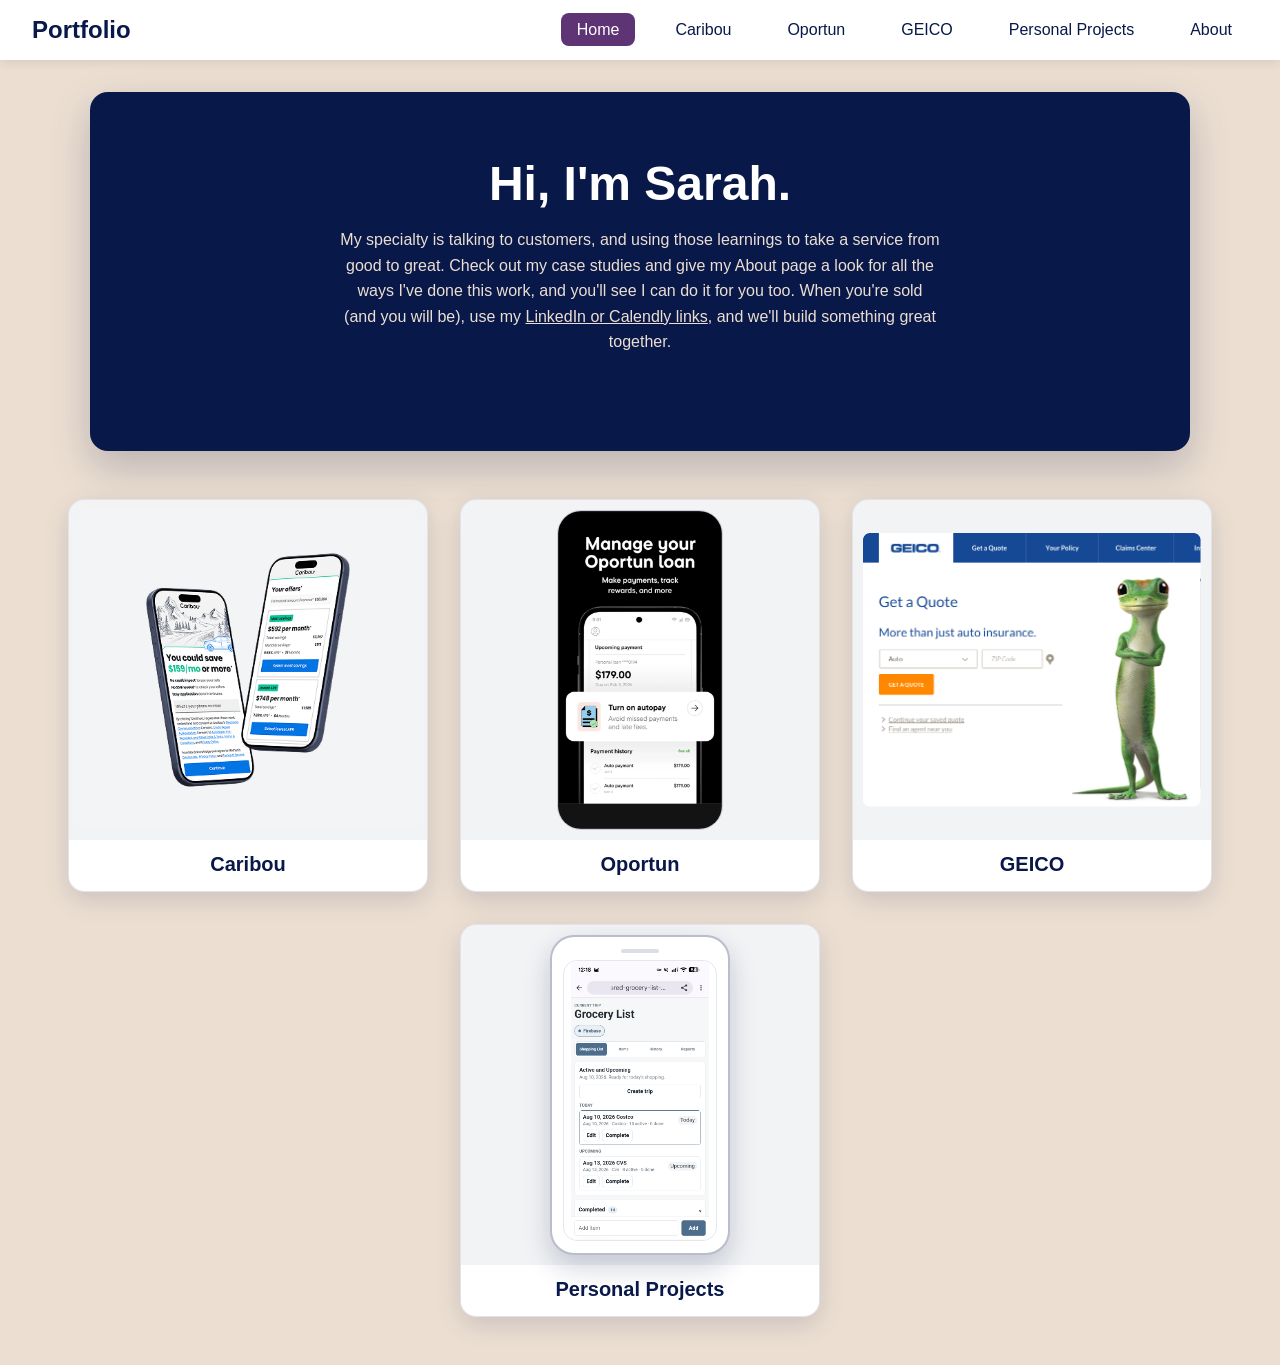
==== index.html @ d2d1f597 "Update portfolio content and resume link" ====
<!DOCTYPE html>
<html lang="en">
<head>
<meta charset="UTF-8">
<meta name="viewport" content="width=device-width, initial-scale=1.0">
<title>Portfolio - Home</title>
<link rel="stylesheet" href="assets/css/site.css">
<style>
  .hero {
    background: var(--text);
    border-radius: 18px;
    box-shadow: 0 16px 42px rgba(8,24,73,0.22);
    display: flex;
    flex-direction: column;
    align-items: center;
    justify-content: center;
    text-align: center;
    padding: 4rem 2rem;
    max-width: 1100px;
    margin: 2rem auto 0;
  }
  .hero h1 {
    font-size: 3rem;
    color: var(--surface);
    margin-bottom: 1rem;
  }
  .hero .subtitle {
    font-size: 1.3rem;
    color: var(--border);
    margin-bottom: 2rem;
  }
  .hero .bio {
    max-width: 600px;
    color: var(--border);
    line-height: 1.6;
    margin-bottom: 2rem;
  }
  .hero .bio a {
    color: inherit;
  }
  .projects-preview {
    display: flex;
    flex-wrap: wrap;
    justify-content: center;
    gap: 2rem;
    max-width: 1280px;
    margin: 3rem auto;
    padding: 0 2rem;
  }
  .project-card {
    display: block;
    flex: 0 1 360px;
    background: var(--surface);
    border: 1px solid rgba(8,24,73,0.12);
    border-radius: 16px;
    box-shadow: 0 8px 26px rgba(8,24,73,0.14);
    overflow: hidden;
    text-decoration: none;
    transition: transform 0.2s ease, box-shadow 0.2s ease, border-color 0.2s ease;
  }
  .project-card:hover {
    border-color: rgba(33,56,133,0.28);
    transform: translateY(-6px);
    box-shadow: 0 16px 40px rgba(8,24,73,0.2);
  }
  .project-card .image-frame {
    width: 100%;
    height: 340px;
    background: rgba(8,24,73,0.05);
    padding: 0.65rem;
  }
  .project-card img {
    display: block;
    width: 100%;
    height: 100%;
    object-fit: cover;
    border-radius: 8px;
  }
  .project-card img.image-focal-top {
    object-position: center top;
  }
  .project-card img.image-fit-contain {
    object-fit: contain;
  }
  .project-card img.oportun-card-image {
    border: 1px solid rgba(8,24,73,0.16);
    border-radius: 24px;
    height: 100%;
    margin: 0 auto;
    max-width: 100%;
    object-fit: contain;
    width: auto;
  }
  .project-card .personal-projects-image-frame {
    display: flex;
    align-items: center;
    justify-content: center;
  }
  .mobile-card-frame {
    aspect-ratio: 9 / 16;
    background: var(--surface);
    border: 2px solid rgba(8,24,73,0.28);
    border-radius: 24px;
    box-shadow: inset 0 0 0 8px var(--surface), 0 12px 28px rgba(8,24,73,0.2);
    display: flex;
    flex-direction: column;
    gap: 0.45rem;
    height: 100%;
    max-width: 100%;
    padding: 0.7rem;
  }
  .mobile-card-frame::before {
    content: "";
    align-self: center;
    background: rgba(8,24,73,0.14);
    border-radius: 999px;
    flex: 0 0 auto;
    height: 0.25rem;
    width: 2.4rem;
  }
  .project-card .mobile-card-frame img {
    border: 1px solid rgba(8,24,73,0.1);
    border-radius: 14px;
    flex: 1 1 auto;
    height: auto;
    min-height: 0;
    object-fit: contain;
    object-position: top center;
    width: 100%;
  }
  .project-card img.image-fill-card {
    object-fit: cover;
    object-position: center center;
  }
  .project-card .card-body {
    padding: 0.8rem 1.5rem 0.95rem;
  }
  .project-card h3 {
    font-size: 1.25rem;
    color: var(--text);
    margin: 0;
    text-align: center;
  }
  @media (max-width: 900px) {
    .hero {
      padding: 3rem 1.5rem;
      width: calc(100% - 3rem);
    }
    .hero h1 {
      font-size: 2.4rem;
    }
    .projects-preview {
      gap: 1.5rem;
      padding: 0 1.5rem;
    }
    .project-card {
      flex-basis: 320px;
    }
    .project-card .image-frame {
      height: 300px;
    }
  }
  @media (max-width: 640px) {
    .hero {
      padding: 2.5rem 1rem 2rem;
      width: calc(100% - 2rem);
    }
    .hero h1 {
      font-size: 2rem;
    }
    .hero .subtitle {
      font-size: 1.05rem;
      margin-bottom: 1rem;
    }
    .hero .bio {
      font-size: 0.98rem;
      margin-bottom: 0;
    }
    .projects-preview {
      gap: 1.25rem;
      margin: 2rem auto;
      padding: 0 1rem;
    }
    .project-card {
      flex-basis: 100%;
      max-width: 420px;
    }
    .project-card .image-frame {
      height: 260px;
    }
    .project-card .card-body {
      padding: 0.75rem 1.25rem 0.9rem;
    }
  }
</style>
</head>
<body>
  <nav>
    <a href="index.html" class="logo">Portfolio</a>
    <ul class="nav-links">
      <li><a href="index.html" class="active">Home</a></li>
      <li><a href="caribou.html">Caribou</a></li>
      <li><a href="oportun.html">Oportun</a></li>
      <li><a href="geico.html">GEICO</a></li>
      <li><a href="personal-projects.html">Personal Projects</a></li>
      <li><a href="about.html">About</a></li>
    </ul>
  </nav>
  <section class="hero">
    <h1>Hi, I'm Sarah.</h1>
    <p class="subtitle" hidden>I research, I plan, and I ship great products.</p>
    <p class="bio">
      My specialty is talking to customers, and using those learnings to take a service from good to great. Check out my case studies and give my About page a look for all the ways I've done this work, and you'll see I can do it for you too. When you're sold (and you will be), use my <a href="about.html">LinkedIn or Calendly links</a>, and we'll build something great together.
    </p>
  </section>
  <section class="projects-preview">
    <a class="project-card" href="caribou.html">
      <div class="image-frame">
        <img class="image-fill-card" src="assets/images/projects/caribou/caribou mobile redesign.png" alt="Caribou">
      </div>
      <div class="card-body">
        <h3>Caribou</h3>
      </div>
    </a>
    <a class="project-card" href="oportun.html">
      <div class="image-frame">
        <img class="image-fit-contain oportun-card-image" src="assets/images/projects/oportun/1000006218.png" alt="Oportun">
      </div>
      <div class="card-body">
        <h3>Oportun</h3>
      </div>
    </a>
    <a class="project-card" href="geico.html">
      <div class="image-frame">
        <img class="image-fit-contain" src="assets/images/projects/geico/GEICO_homepage_crop.png" alt="GEICO">
      </div>
      <div class="card-body">
        <h3>GEICO</h3>
      </div>
    </a>
    <a class="project-card" href="personal-projects.html">
      <div class="image-frame personal-projects-image-frame">
        <div class="mobile-card-frame">
          <img src="assets/images/projects/personal-projects/grocery list two active trips.png" alt="Personal Projects">
        </div>
      </div>
      <div class="card-body">
        <h3>Personal Projects</h3>
      </div>
    </a>
  </section>
</body>
</html>
---- assets/css/site.css ----
* { margin: 0; padding: 0; box-sizing: border-box; }

:root {
  --background: #ECDFD2;
  --surface: #FFFFFF;
  --text: #081849;
  --muted: #5E5A63;
  --accent: #5F3475;
  --accent-soft: #213885;
  --border: #ECDFD2;
}

body {
  font-family: "Roboto", "Helvetica Neue", Helvetica, "Segoe UI", "Trebuchet MS", Arial, sans-serif;
  background: var(--background);
  color: var(--text);
  min-height: 100vh;
}

nav {
  background: var(--surface);
  box-shadow: 0 2px 10px rgba(0,0,0,0.1);
  padding: 1rem 2rem;
  display: flex;
  justify-content: space-between;
  align-items: center;
  gap: 1rem;
  flex-wrap: wrap;
  position: sticky;
  top: 0;
  z-index: 100;
}

nav .logo {
  font-size: 1.5rem;
  font-weight: 700;
  color: var(--text);
  text-decoration: none;
}

nav .nav-links {
  display: flex;
  gap: 1.5rem;
  flex-wrap: wrap;
  list-style: none;
}

nav .nav-links a {
  text-decoration: none;
  color: var(--text);
  font-weight: 500;
  padding: 0.5rem 1rem;
  border-radius: 8px;
  transition: all 0.2s ease;
}

nav .nav-links a:hover {
  background: var(--accent-soft);
  color: var(--surface);
}

nav .nav-links a.active {
  background: var(--accent);
  color: var(--surface);
}

footer {
  text-align: center;
  color: var(--muted);
  font-size: 0.9rem;
}

@media (max-width: 900px) {
  nav {
    padding: 1rem 1.5rem;
    justify-content: center;
  }

  nav .nav-links {
    justify-content: center;
    gap: 0.75rem;
    width: 100%;
  }
}

@media (max-width: 640px) {
  nav {
    padding: 1rem;
  }

  nav .logo {
    width: 100%;
    text-align: center;
    font-size: 1.35rem;
  }

  nav .nav-links {
    gap: 0.5rem;
  }

  nav .nav-links a {
    padding: 0.45rem 0.75rem;
    font-size: 0.95rem;
  }
}
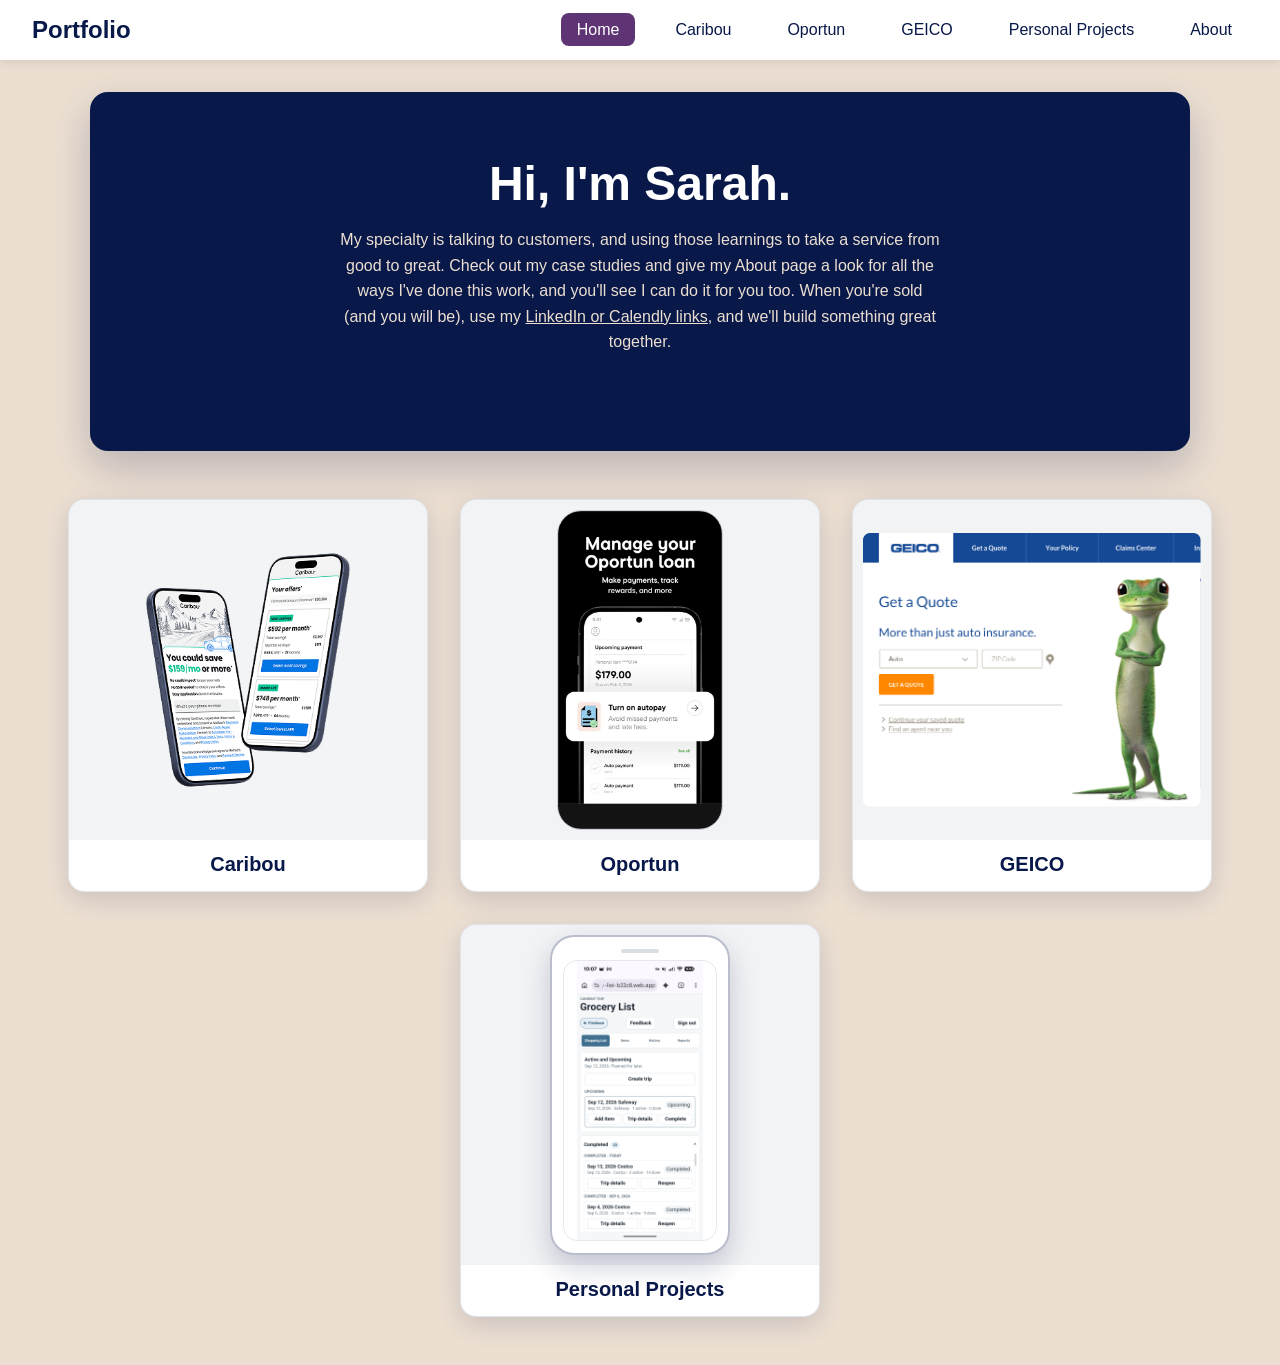
==== commit 5d942da6: "updated personal projects image on home screen/ index dot html" ====
--- a/index.html
+++ b/index.html
@@ -20,12 +20,12 @@
     margin: 2rem auto 0;
   }
   .hero h1 {
-    font-size: 3rem;
+    font-size: clamp(2.25rem, 5vw, 3rem);
     color: var(--surface);
     margin-bottom: 1rem;
   }
   .hero .subtitle {
-    font-size: 1.3rem;
+    font-size: clamp(1.05rem, 2vw, 1.3rem);
     color: var(--border);
     margin-bottom: 2rem;
   }
@@ -241,7 +241,7 @@
     <a class="project-card" href="personal-projects.html">
       <div class="image-frame personal-projects-image-frame">
         <div class="mobile-card-frame">
-          <img src="assets/images/projects/personal-projects/grocery list two active trips.png" alt="Personal Projects">
+          <img src="assets\images\projects\personal-projects\grocery_list_sept_12.png"" alt="Personal Projects">
         </div>
       </div>
       <div class="card-body">
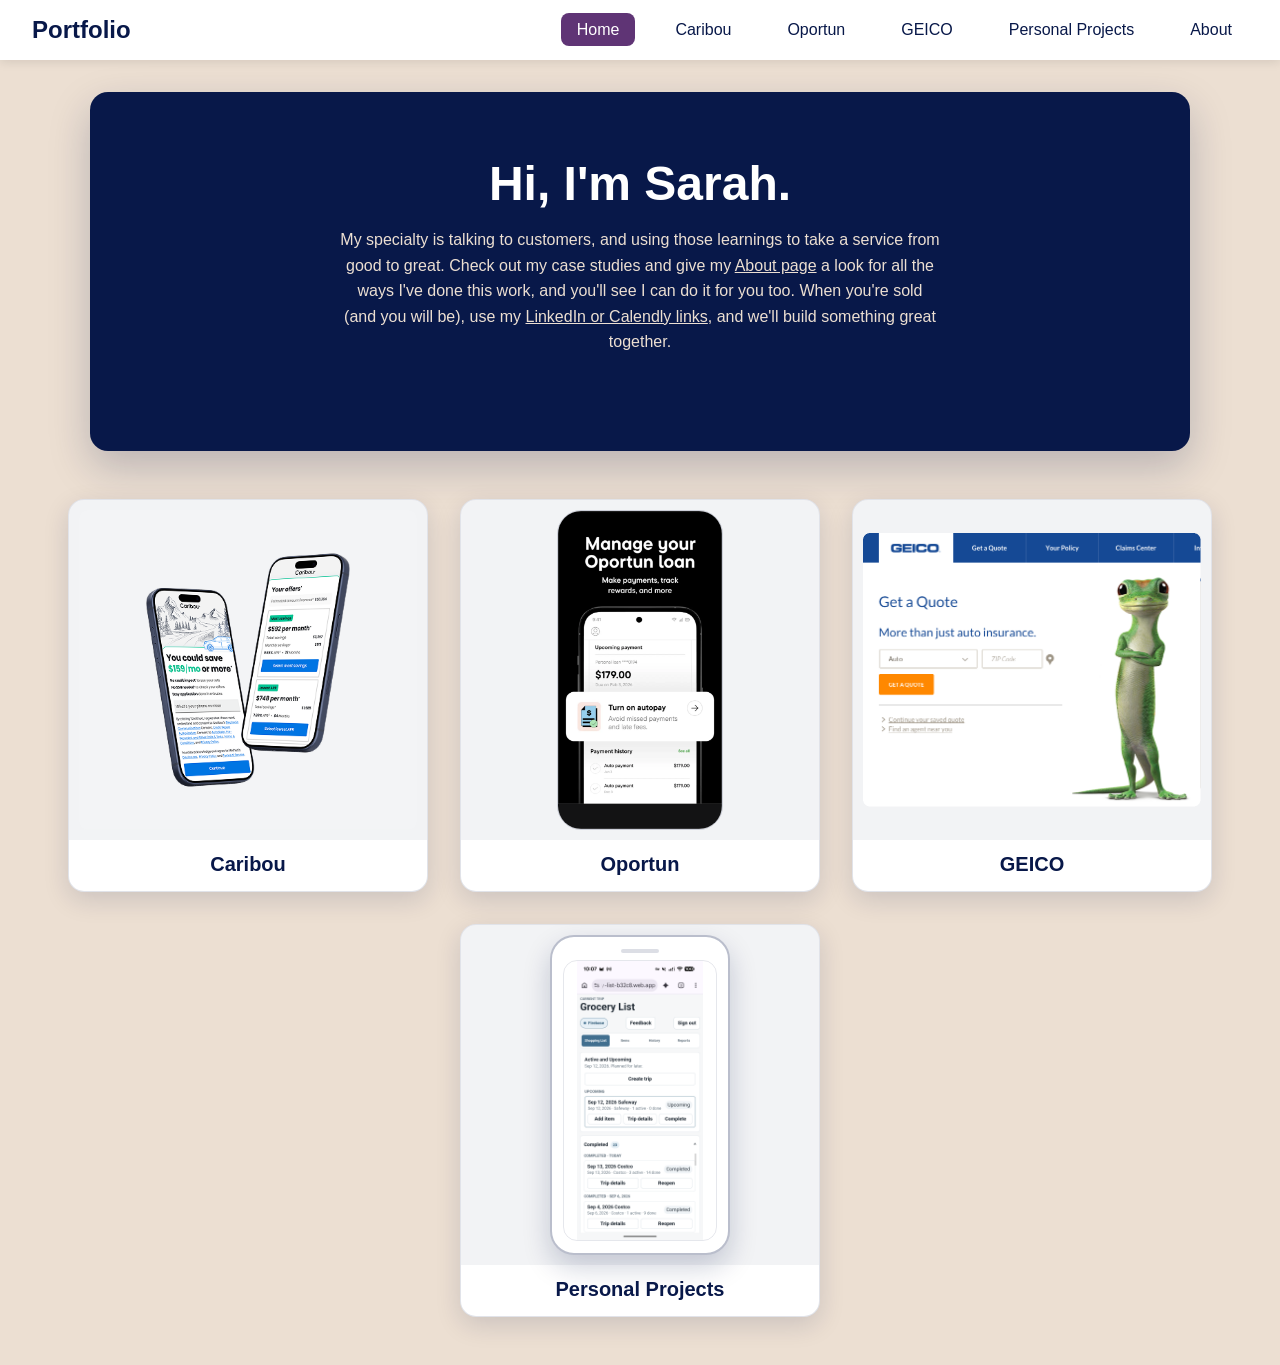
==== commit 78593787: "add link to about page on the index page intro; update copy on about page" ====
--- a/index.html
+++ b/index.html
@@ -210,7 +210,7 @@
     <h1>Hi, I'm Sarah.</h1>
     <p class="subtitle" hidden>I research, I plan, and I ship great products.</p>
     <p class="bio">
-      My specialty is talking to customers, and using those learnings to take a service from good to great. Check out my case studies and give my About page a look for all the ways I've done this work, and you'll see I can do it for you too. When you're sold (and you will be), use my <a href="about.html">LinkedIn or Calendly links</a>, and we'll build something great together.
+      My specialty is talking to customers, and using those learnings to take a service from good to great. Check out my case studies and give my <a href="about.html">About page</a> a look for all the ways I've done this work, and you'll see I can do it for you too. When you're sold (and you will be), use my <a href="about.html">LinkedIn or Calendly links</a>, and we'll build something great together.
     </p>
   </section>
   <section class="projects-preview">
@@ -241,7 +241,7 @@
     <a class="project-card" href="personal-projects.html">
       <div class="image-frame personal-projects-image-frame">
         <div class="mobile-card-frame">
-          <img src="assets\images\projects\personal-projects\grocery_list_sept_12.png"" alt="Personal Projects">
+          <img src="assets/images/projects/personal-projects/grocery_list_sept_12.png" alt="Personal Projects">
         </div>
       </div>
       <div class="card-body">
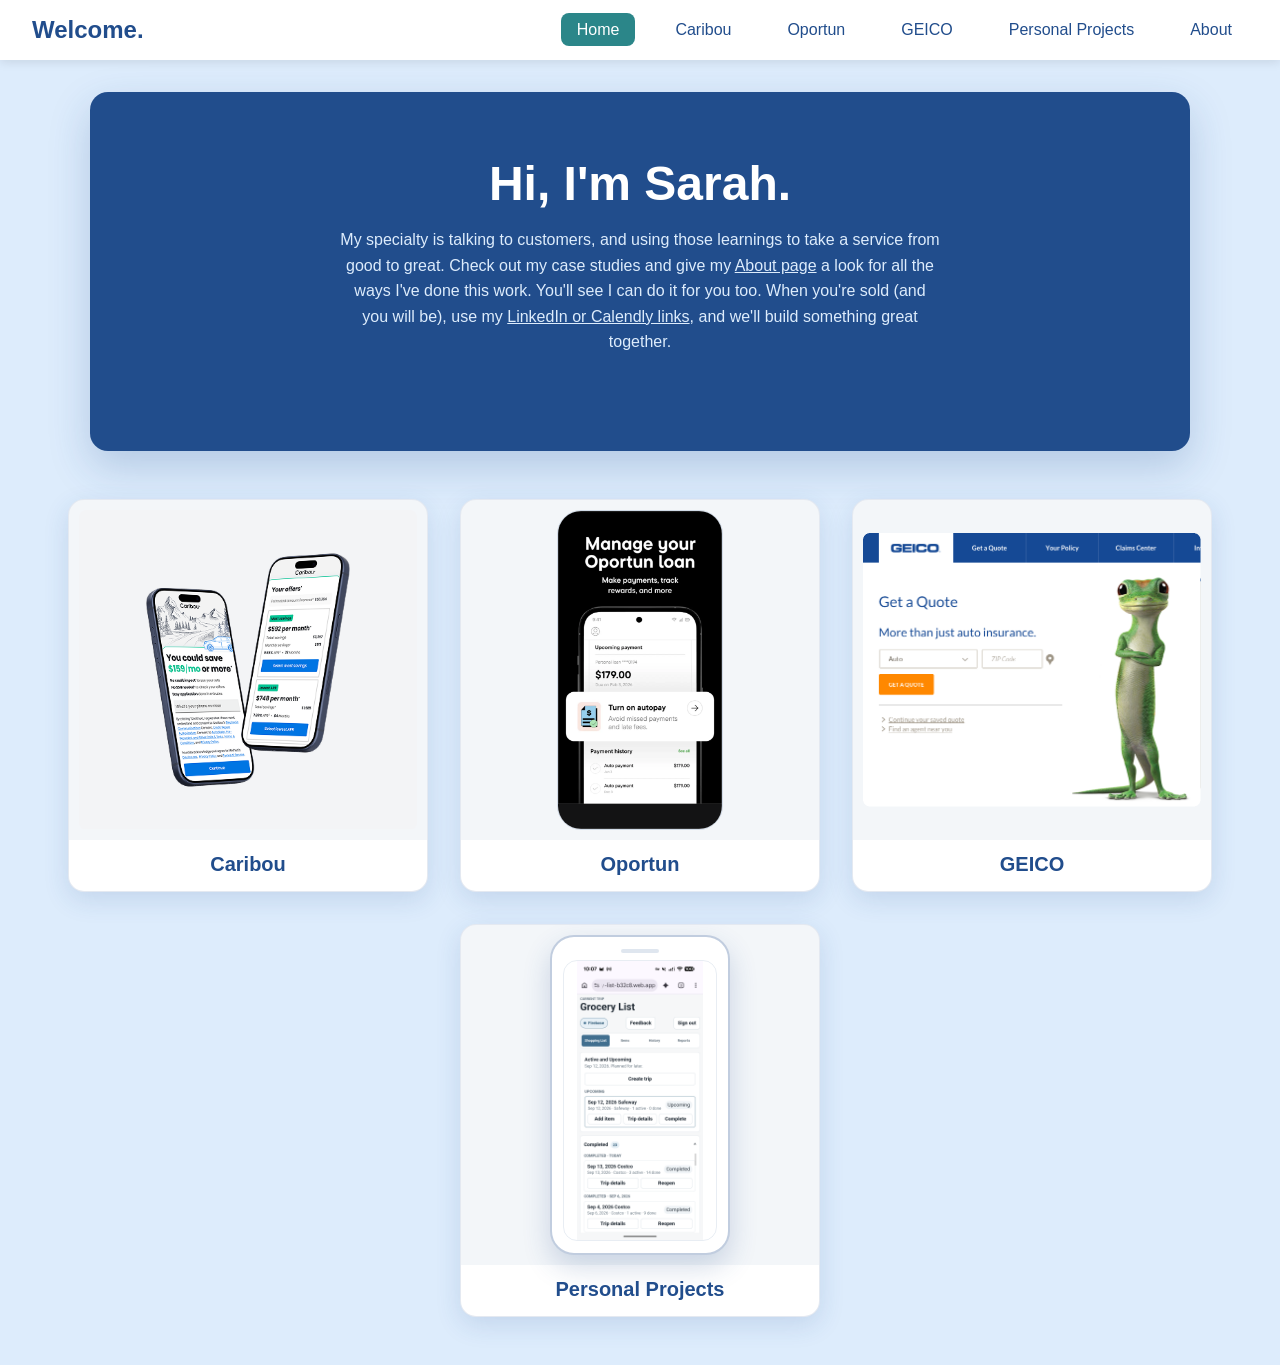
==== commit b148be08: "Update homepage palette and welcome label" ====
--- a/index.html
+++ b/index.html
@@ -4,12 +4,12 @@
 <meta charset="UTF-8">
 <meta name="viewport" content="width=device-width, initial-scale=1.0">
 <title>Portfolio - Home</title>
-<link rel="stylesheet" href="assets/css/site.css">
+<link rel="stylesheet" href="assets/css/site.css?v=palette-test-2">
 <style>
   .hero {
     background: var(--text);
     border-radius: 18px;
-    box-shadow: 0 16px 42px rgba(8,24,73,0.22);
+    box-shadow: 0 16px 42px rgba(33,77,140,0.22);
     display: flex;
     flex-direction: column;
     align-items: center;
@@ -51,22 +51,22 @@
     display: block;
     flex: 0 1 360px;
     background: var(--surface);
-    border: 1px solid rgba(8,24,73,0.12);
+    border: 1px solid rgba(33,77,140,0.12);
     border-radius: 16px;
-    box-shadow: 0 8px 26px rgba(8,24,73,0.14);
+    box-shadow: 0 8px 26px rgba(33,77,140,0.14);
     overflow: hidden;
     text-decoration: none;
     transition: transform 0.2s ease, box-shadow 0.2s ease, border-color 0.2s ease;
   }
   .project-card:hover {
-    border-color: rgba(33,56,133,0.28);
+    border-color: rgba(43,134,137,0.34);
     transform: translateY(-6px);
-    box-shadow: 0 16px 40px rgba(8,24,73,0.2);
+    box-shadow: 0 16px 40px rgba(33,77,140,0.2);
   }
   .project-card .image-frame {
     width: 100%;
     height: 340px;
-    background: rgba(8,24,73,0.05);
+    background: rgba(33,77,140,0.05);
     padding: 0.65rem;
   }
   .project-card img {
@@ -83,7 +83,7 @@
     object-fit: contain;
   }
   .project-card img.oportun-card-image {
-    border: 1px solid rgba(8,24,73,0.16);
+    border: 1px solid rgba(33,77,140,0.16);
     border-radius: 24px;
     height: 100%;
     margin: 0 auto;
@@ -99,9 +99,9 @@
   .mobile-card-frame {
     aspect-ratio: 9 / 16;
     background: var(--surface);
-    border: 2px solid rgba(8,24,73,0.28);
+    border: 2px solid rgba(33,77,140,0.28);
     border-radius: 24px;
-    box-shadow: inset 0 0 0 8px var(--surface), 0 12px 28px rgba(8,24,73,0.2);
+    box-shadow: inset 0 0 0 8px var(--surface), 0 12px 28px rgba(33,77,140,0.2);
     display: flex;
     flex-direction: column;
     gap: 0.45rem;
@@ -112,14 +112,14 @@
   .mobile-card-frame::before {
     content: "";
     align-self: center;
-    background: rgba(8,24,73,0.14);
+    background: rgba(33,77,140,0.14);
     border-radius: 999px;
     flex: 0 0 auto;
     height: 0.25rem;
     width: 2.4rem;
   }
   .project-card .mobile-card-frame img {
-    border: 1px solid rgba(8,24,73,0.1);
+    border: 1px solid rgba(33,77,140,0.1);
     border-radius: 14px;
     flex: 1 1 auto;
     height: auto;
@@ -196,7 +196,7 @@
 </head>
 <body>
   <nav>
-    <a href="index.html" class="logo">Portfolio</a>
+    <a href="index.html" class="logo">Welcome.</a>
     <ul class="nav-links">
       <li><a href="index.html" class="active">Home</a></li>
       <li><a href="caribou.html">Caribou</a></li>
@@ -210,7 +210,7 @@
     <h1>Hi, I'm Sarah.</h1>
     <p class="subtitle" hidden>I research, I plan, and I ship great products.</p>
     <p class="bio">
-      My specialty is talking to customers, and using those learnings to take a service from good to great. Check out my case studies and give my <a href="about.html">About page</a> a look for all the ways I've done this work, and you'll see I can do it for you too. When you're sold (and you will be), use my <a href="about.html">LinkedIn or Calendly links</a>, and we'll build something great together.
+      My specialty is talking to customers, and using those learnings to take a service from good to great. Check out my case studies and give my <a href="about.html">About page</a> a look for all the ways I've done this work. You'll see I can do it for you too. When you're sold (and you will be), use my <a href="about.html">LinkedIn or Calendly links</a>, and we'll build something great together.
     </p>
   </section>
   <section class="projects-preview">
--- a/assets/css/site.css
+++ b/assets/css/site.css
@@ -1,13 +1,13 @@
 * { margin: 0; padding: 0; box-sizing: border-box; }
 
 :root {
-  --background: #ECDFD2;
+  --background: #DDECFC;
   --surface: #FFFFFF;
-  --text: #081849;
-  --muted: #5E5A63;
-  --accent: #5F3475;
-  --accent-soft: #213885;
-  --border: #ECDFD2;
+  --text: #214D8C;
+  --muted: #214D8C;
+  --accent: #2B8689;
+  --accent-soft: #2B8689;
+  --border: #DDECFC;
 }
 
 body {
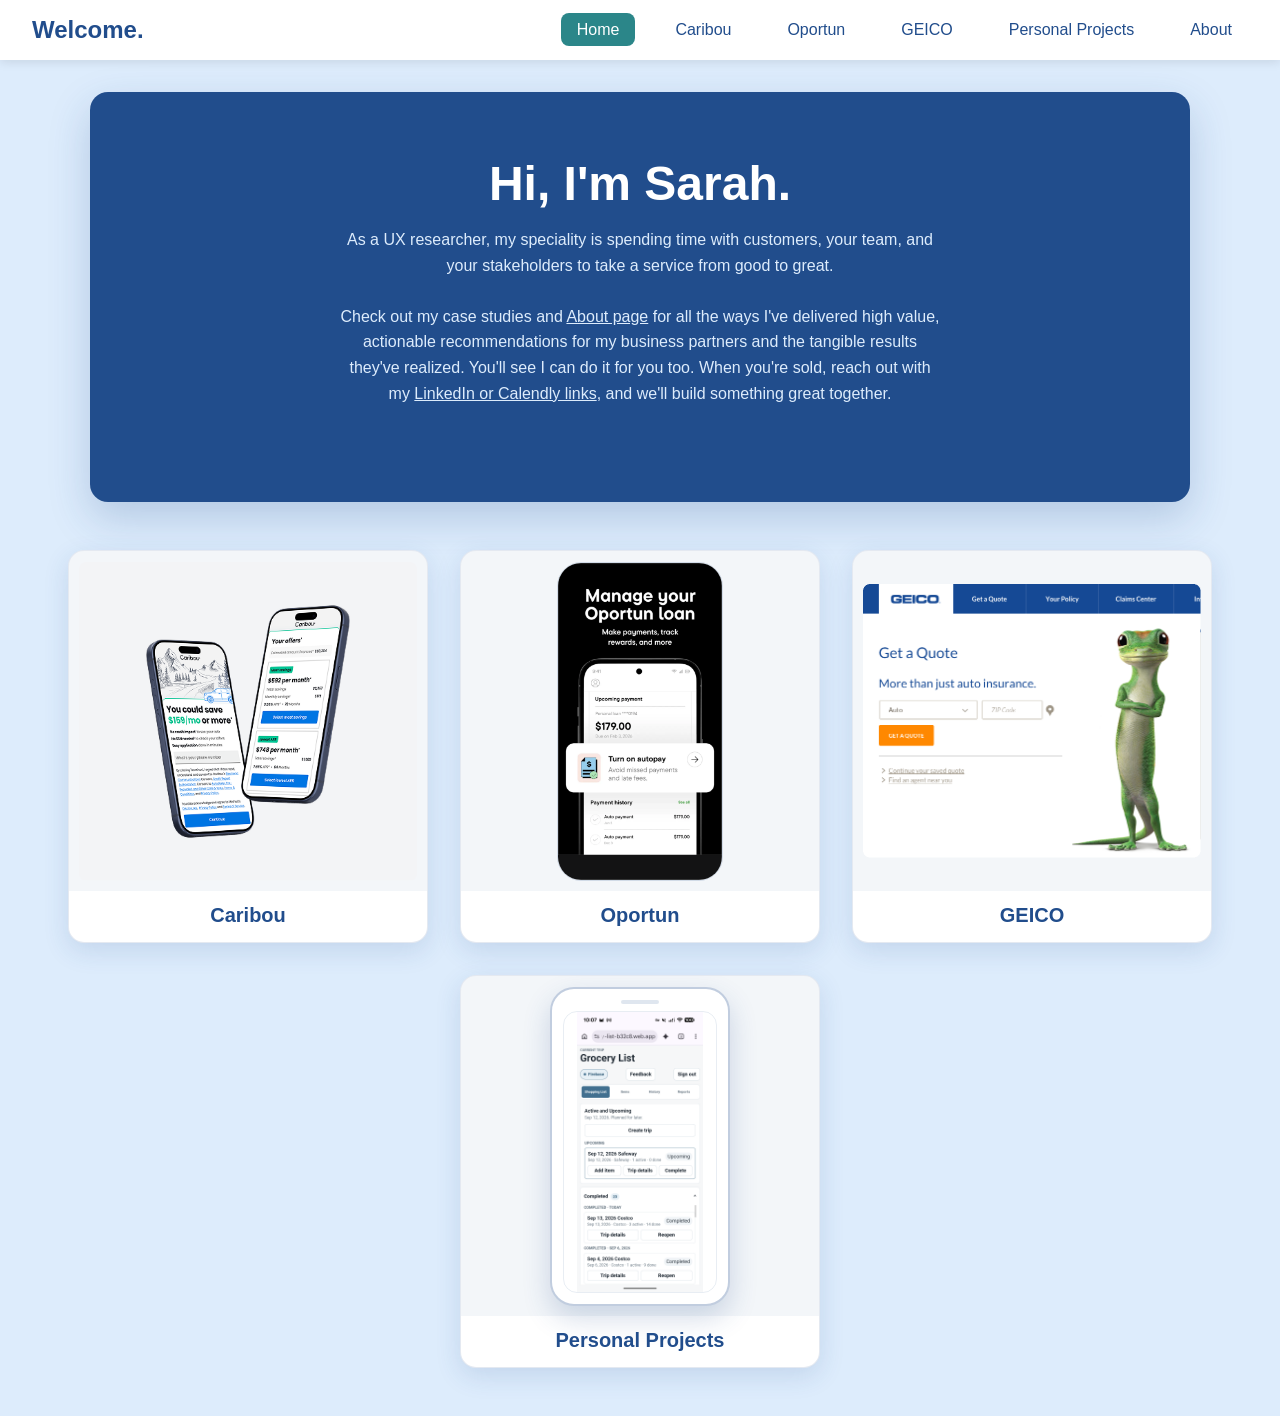
==== commit 573b0343: "Update homepage UX research introduction" ====
--- a/index.html
+++ b/index.html
@@ -210,7 +210,7 @@
     <h1>Hi, I'm Sarah.</h1>
     <p class="subtitle" hidden>I research, I plan, and I ship great products.</p>
     <p class="bio">
-      My specialty is talking to customers, and using those learnings to take a service from good to great. Check out my case studies and give my <a href="about.html">About page</a> a look for all the ways I've done this work. You'll see I can do it for you too. When you're sold (and you will be), use my <a href="about.html">LinkedIn or Calendly links</a>, and we'll build something great together.
+      As a UX researcher, my speciality is spending time with customers, your team, and your stakeholders to take a service from good to great.<br><br>Check out my case studies and <a href="about.html">About page</a> for all the ways I've delivered high value, actionable recommendations for my business partners and the tangible results they've realized. You'll see I can do it for you too. When you're sold, reach out with my <a href="about.html">LinkedIn or Calendly links</a>, and we'll build something great together.
     </p>
   </section>
   <section class="projects-preview">
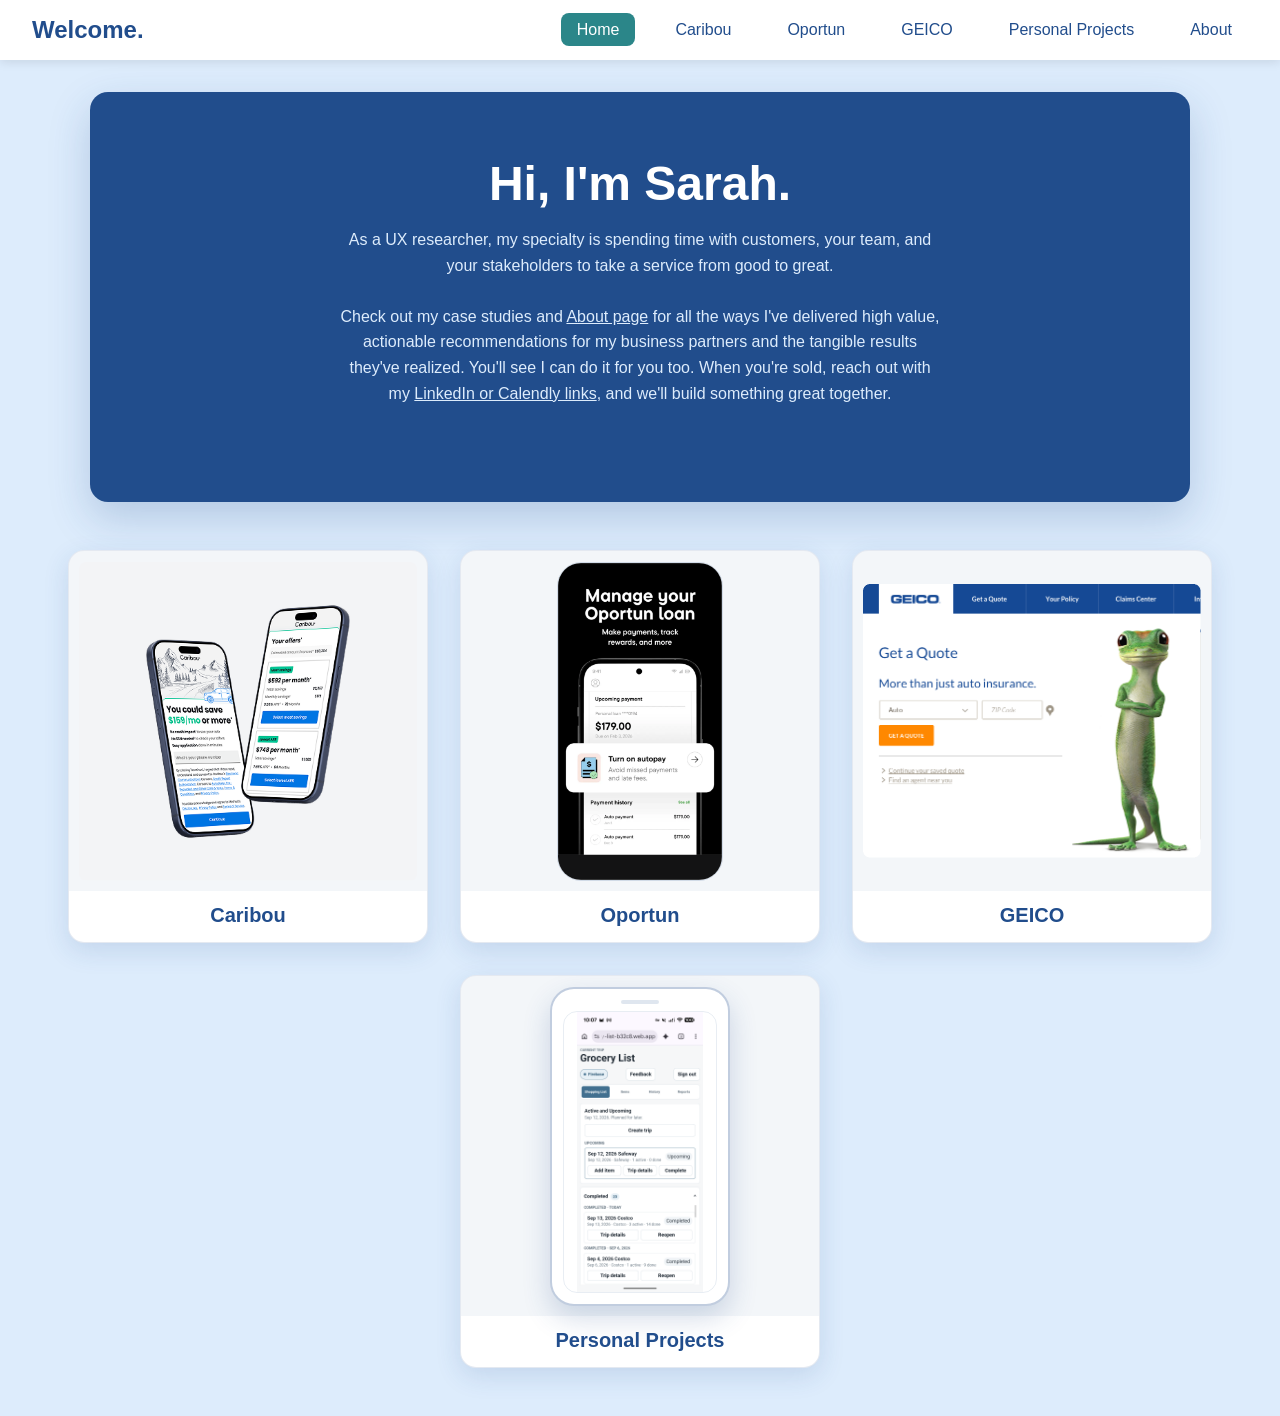
==== commit 1a11b5d7: "Fix typos across portfolio pages Co-authored-by: Copilot <223556219+Copilot@users.noreply.github.com" ====
--- a/index.html
+++ b/index.html
@@ -210,7 +210,7 @@
     <h1>Hi, I'm Sarah.</h1>
     <p class="subtitle" hidden>I research, I plan, and I ship great products.</p>
     <p class="bio">
-      As a UX researcher, my speciality is spending time with customers, your team, and your stakeholders to take a service from good to great.<br><br>Check out my case studies and <a href="about.html">About page</a> for all the ways I've delivered high value, actionable recommendations for my business partners and the tangible results they've realized. You'll see I can do it for you too. When you're sold, reach out with my <a href="about.html">LinkedIn or Calendly links</a>, and we'll build something great together.
+      As a UX researcher, my specialty is spending time with customers, your team, and your stakeholders to take a service from good to great.<br><br>Check out my case studies and <a href="about.html">About page</a> for all the ways I've delivered high value, actionable recommendations for my business partners and the tangible results they've realized. You'll see I can do it for you too. When you're sold, reach out with my <a href="about.html">LinkedIn or Calendly links</a>, and we'll build something great together.
     </p>
   </section>
   <section class="projects-preview">
